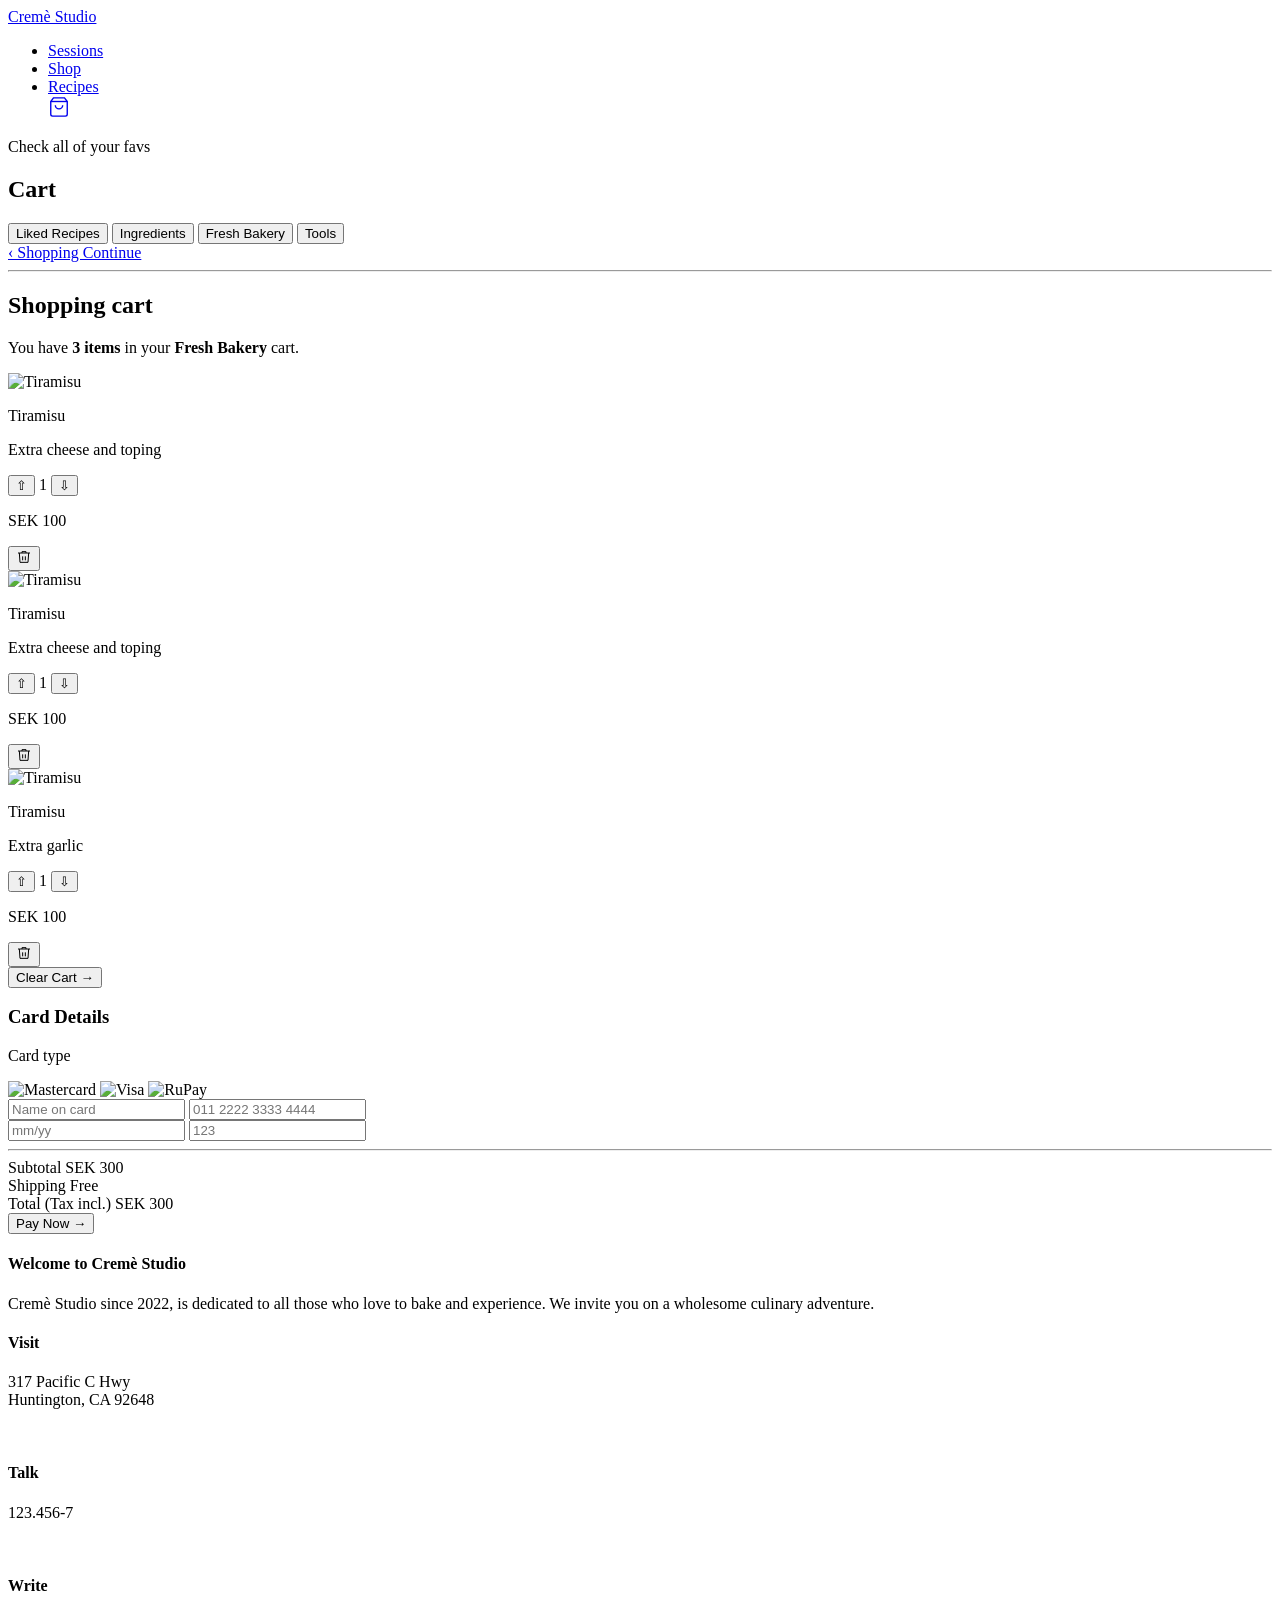
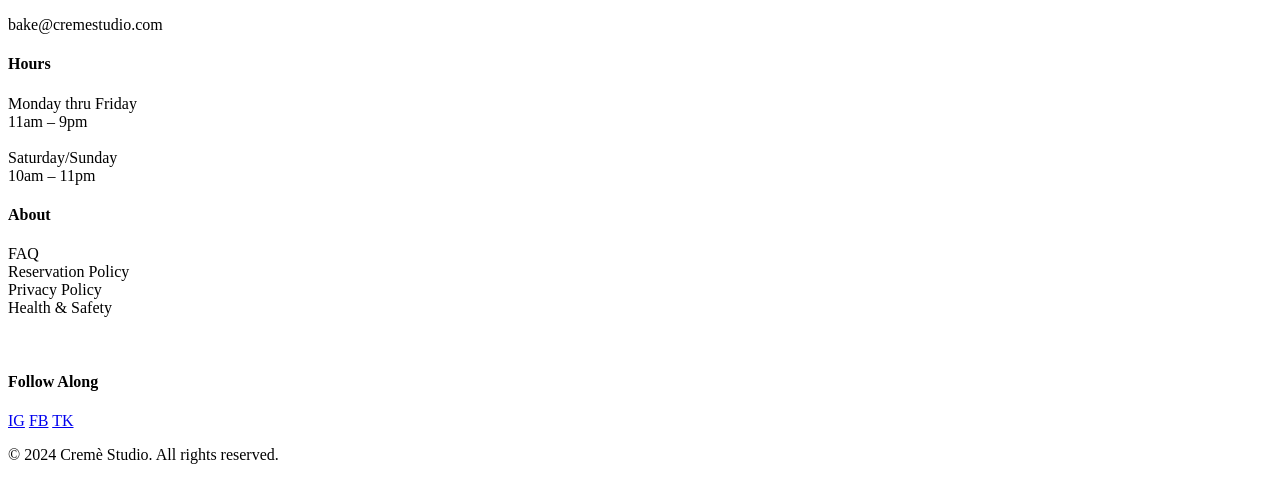
==== cart.html @ ed38e10c "Add files via upload" ====
<!DOCTYPE html>
<html lang="en">
<head>
  <meta charset="UTF-8" />
  <meta name="viewport" content="width=device-width, initial-scale=1.0" />
  <title>Cart — Cremè Studio</title>
  <link rel="preconnect" href="https://fonts.googleapis.com" />
  <link rel="preconnect" href="https://fonts.gstatic.com" crossorigin />
  <link href="https://fonts.googleapis.com/css2?family=Gloria+Hallelujah&family=Playfair+Display:ital,wght@0,400;1,400&family=Quicksand:wght@300;400;500;600&display=swap" rel="stylesheet" />
  <link rel="stylesheet" href="styles/main.css" />
  <link rel="stylesheet" href="styles/cart.css" />
</head>
<body>

   <!-- NAVBAR -->
    <nav class="navbar">
        <div class="navbar__logo">
            <a href="index.html">Cremè Studio</a>
        </div>

        <ul class="navbar__links">
            <li><a href="sessions.html">Sessions</a></li>
            <li><a href="shop.html">Shop</a></li>
            <li><a href="recipes.html">Recipes</a></li>

        <!-- Cart icon : Claude.ai -->
          <a href="cart.html" class="navbar__cart" aria-label="Cart">
            <svg width="22" height="22" viewBox="0 0 24 24" fill="none" stroke="currentColor" stroke-width="1.5">
              <path d="M6 2L3 6v14a2 2 0 002 2h14a2 2 0 002-2V6l-3-4z"/>
              <line x1="3" y1="6" x2="21" y2="6"/>
              <path d="M16 10a4 4 0 01-8 0"/>
            </svg>
          </a>
        </ul>
 
    </nav>

  <!-- CART HERO -->
  <section class="cart-hero">
    <p class="cart-hero__label">Check all of your favs</p>
    <h1 class="cart-hero__title">Cart</h1>
  </section>

  <!-- CART TABS -->
  <div class="cart-tabs">
    <button class="cart-tab" data-tab="liked">Liked Recipes</button>
    <button class="cart-tab" data-tab="ingredients">Ingredients</button>
    <button class="cart-tab cart-tab--active" data-tab="bakery">Fresh Bakery</button>
    <button class="cart-tab" data-tab="tools">Tools</button>
  </div>

  <!-- CART CONTENT -->
  <main class="cart-main">
    <div class="cart-main__inner">

      <!-- LEFT: Shopping cart -->
      <div class="cart-left">
        <a href="#" class="cart-back">&#8249; Shopping Continue</a>
        <hr class="cart-divider" />

        <h2 class="cart-title">Shopping cart</h2>
        <p class="cart-subtitle">You have <strong>3 items</strong> in your <strong>Fresh Bakery</strong> cart.</p>

        <!-- Cart items -->
        <div class="cart-items" id="cartItems">

          <div class="cart-item" data-id="1">
            <div class="cart-item__img">
              <img src="images/tiramisu.jpg" alt="Tiramisu" />
            </div>
            <div class="cart-item__info">
              <p class="cart-item__name">Tiramisu</p>
              <p class="cart-item__desc">Extra cheese and toping</p>
            </div>
            <div class="cart-item__qty">
              <button class="qty-btn qty-btn--up" onclick="changeQty(1, 1)">&#8679;</button>
              <span class="qty-value" id="qty-1">1</span>
              <button class="qty-btn qty-btn--down" onclick="changeQty(1, -1)">&#8681;</button>
            </div>
            <p class="cart-item__price">SEK 100</p>
            <button class="cart-item__delete" onclick="deleteItem(1)">
              <svg width="16" height="16" viewBox="0 0 24 24" fill="none" stroke="currentColor" stroke-width="1.5">
                <polyline points="3 6 5 6 21 6"/>
                <path d="M19 6l-1 14H6L5 6"/>
                <path d="M10 11v6M14 11v6"/>
                <path d="M9 6V4h6v2"/>
              </svg>
            </button>
          </div>

          <div class="cart-item" data-id="2">
            <div class="cart-item__img">
              <img src="images/tiramisu.jpg" alt="Tiramisu" />
            </div>
            <div class="cart-item__info">
              <p class="cart-item__name">Tiramisu</p>
              <p class="cart-item__desc">Extra cheese and toping</p>
            </div>
            <div class="cart-item__qty">
              <button class="qty-btn qty-btn--up" onclick="changeQty(2, 1)">&#8679;</button>
              <span class="qty-value" id="qty-2">1</span>
              <button class="qty-btn qty-btn--down" onclick="changeQty(2, -1)">&#8681;</button>
            </div>
            <p class="cart-item__price">SEK 100</p>
            <button class="cart-item__delete" onclick="deleteItem(2)">
              <svg width="16" height="16" viewBox="0 0 24 24" fill="none" stroke="currentColor" stroke-width="1.5">
                <polyline points="3 6 5 6 21 6"/>
                <path d="M19 6l-1 14H6L5 6"/>
                <path d="M10 11v6M14 11v6"/>
                <path d="M9 6V4h6v2"/>
              </svg>
            </button>
          </div>

          <div class="cart-item" data-id="3">
            <div class="cart-item__img">
              <img src="images/tiramisu.jpg" alt="Tiramisu" />
            </div>
            <div class="cart-item__info">
              <p class="cart-item__name">Tiramisu</p>
              <p class="cart-item__desc">Extra garlic</p>
            </div>
            <div class="cart-item__qty">
              <button class="qty-btn qty-btn--up" onclick="changeQty(3, 1)">&#8679;</button>
              <span class="qty-value" id="qty-3">1</span>
              <button class="qty-btn qty-btn--down" onclick="changeQty(3, -1)">&#8681;</button>
            </div>
            <p class="cart-item__price">SEK 100</p>
            <button class="cart-item__delete" onclick="deleteItem(3)">
              <svg width="16" height="16" viewBox="0 0 24 24" fill="none" stroke="currentColor" stroke-width="1.5">
                <polyline points="3 6 5 6 21 6"/>
                <path d="M19 6l-1 14H6L5 6"/>
                <path d="M10 11v6M14 11v6"/>
                <path d="M9 6V4h6v2"/>
              </svg>
            </button>
          </div>

        </div>

        <button class="cart-clear-btn">Clear Cart &#8594;</button>
      </div>

      <!-- RIGHT: Card Details -->
      <div class="cart-right">
        <div class="card-details">
          <h3 class="card-details__title">Card Details</h3>

          <p class="card-details__label">Card type</p>
          <div class="card-details__types">
            <img src="images/mastercard.png" alt="Mastercard" />
            <img src="images/visa.png" alt="Visa" />
            <img src="images/rupay.png" alt="RuPay" />
          </div>

          <div class="card-details__form">
            <input type="text" placeholder="Name on card" class="card-input" />
            <input type="text" placeholder="011 2222 3333 4444" class="card-input" />
            <div class="card-details__row">
              <input type="text" placeholder="mm/yy" class="card-input" />
              <input type="text" placeholder="123" class="card-input" />
            </div>
          </div>

          <hr class="card-details__divider" />

          <div class="card-details__summary">
            <div class="card-details__row-text">
              <span>Subtotal</span>
              <span id="subtotal">SEK 300</span>
            </div>
            <div class="card-details__row-text">
              <span>Shipping</span>
              <span>Free</span>
            </div>
            <div class="card-details__row-text card-details__total">
              <span>Total (Tax incl.)</span>
              <span id="total">SEK 300</span>
            </div>
          </div>

          <button class="card-details__pay-btn">Pay Now &#8594;</button>
        </div>
      </div>

    </div>
  </main>

  <!-- FOOTER -->
  <footer class="footer">
    <div class="footer__grid">
      <div class="footer__col">
        <h4 class="footer__heading">Welcome to Cremè Studio</h4>
        <p class="footer__text">Cremè Studio since 2022, is dedicated to all those who love to bake and experience. We invite you on a wholesome culinary adventure.</p>
      </div>
      <div class="footer__col">
        <h4 class="footer__heading">Visit</h4>
        <p class="footer__text">317 Pacific C Hwy<br/>Huntington, CA 92648</p>
        <br/>
        <h4 class="footer__heading">Talk</h4>
        <p class="footer__text">123.456-7</p>
        <br/>
        <h4 class="footer__heading">Write</h4>
        <p class="footer__text">bake@cremestudio.com</p>
      </div>
      <div class="footer__col">
        <h4 class="footer__heading">Hours</h4>
        <p class="footer__text">Monday thru Friday<br/>11am – 9pm<br/><br/>Saturday/Sunday<br/>10am – 11pm</p>
      </div>
      <div class="footer__col">
        <h4 class="footer__heading">About</h4>
        <p class="footer__text">FAQ<br/>Reservation Policy<br/>Privacy Policy<br/>Health & Safety</p>
        <br/>
        <h4 class="footer__heading">Follow Along</h4>
        <div class="footer__social">
          <a href="#">IG</a>
          <a href="#">FB</a>
          <a href="#">TK</a>
        </div>
      </div>
    </div>
    <div class="footer__bottom">
      <p>© 2024 Cremè Studio. All rights reserved.</p>
    </div>
  </footer>

  <script src="js/cart.js"></script>
</body>
</html>
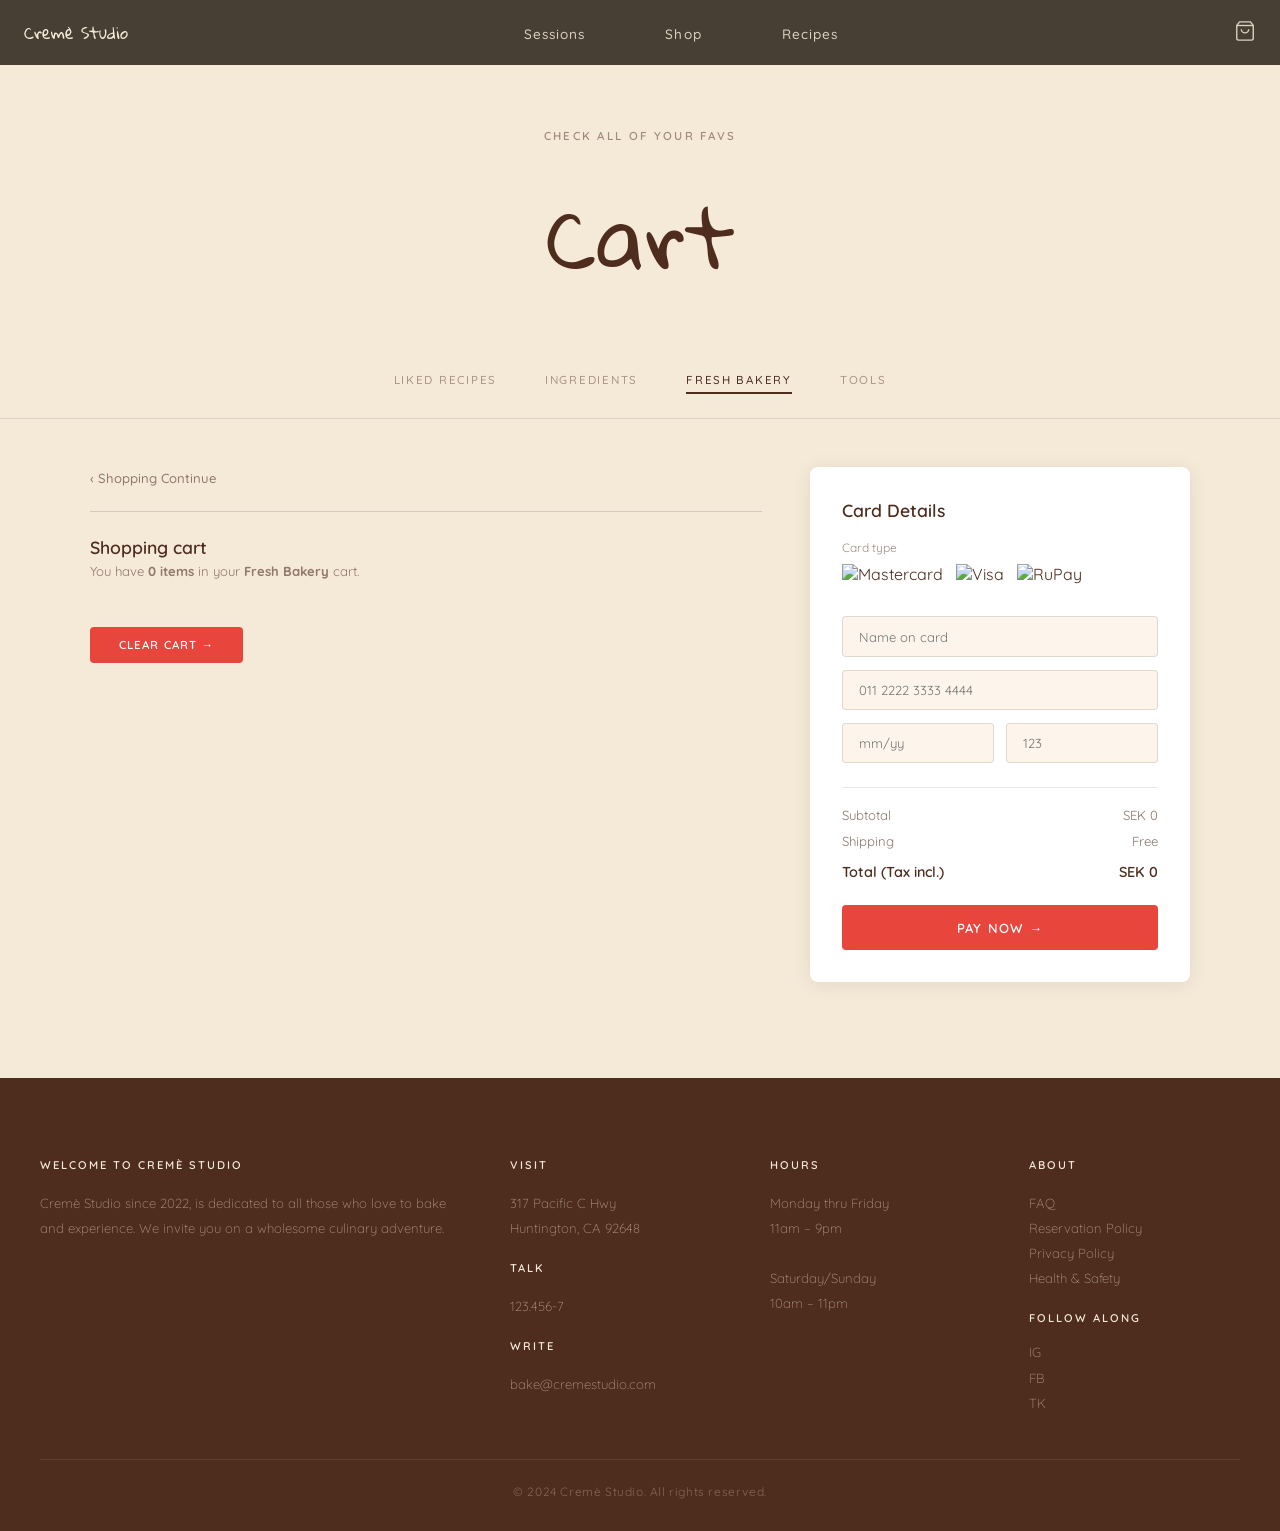
==== commit ff146966: "Refactor cart.html for improved structure and clarity" ====
--- a/cart.html
+++ b/cart.html
@@ -1,39 +1,46 @@
 <!DOCTYPE html>
 <html lang="en">
+
 <head>
   <meta charset="UTF-8" />
   <meta name="viewport" content="width=device-width, initial-scale=1.0" />
+
   <title>Cart — Cremè Studio</title>
+
   <link rel="preconnect" href="https://fonts.googleapis.com" />
   <link rel="preconnect" href="https://fonts.gstatic.com" crossorigin />
+
   <link href="https://fonts.googleapis.com/css2?family=Gloria+Hallelujah&family=Playfair+Display:ital,wght@0,400;1,400&family=Quicksand:wght@300;400;500;600&display=swap" rel="stylesheet" />
+
   <link rel="stylesheet" href="styles/main.css" />
   <link rel="stylesheet" href="styles/cart.css" />
 </head>
+
 <body>
 
-   <!-- NAVBAR -->
-    <nav class="navbar">
-        <div class="navbar__logo">
-            <a href="index.html">Cremè Studio</a>
-        </div>
-
-        <ul class="navbar__links">
-            <li><a href="sessions.html">Sessions</a></li>
-            <li><a href="shop.html">Shop</a></li>
-            <li><a href="recipes.html">Recipes</a></li>
-
-        <!-- Cart icon : Claude.ai -->
-          <a href="cart.html" class="navbar__cart" aria-label="Cart">
-            <svg width="22" height="22" viewBox="0 0 24 24" fill="none" stroke="currentColor" stroke-width="1.5">
-              <path d="M6 2L3 6v14a2 2 0 002 2h14a2 2 0 002-2V6l-3-4z"/>
-              <line x1="3" y1="6" x2="21" y2="6"/>
-              <path d="M16 10a4 4 0 01-8 0"/>
-            </svg>
-          </a>
-        </ul>
- 
-    </nav>
+  <!-- NAVBAR -->
+  <nav class="navbar">
+
+    <div class="navbar__logo">
+      <a href="index.html">Cremè Studio</a>
+    </div>
+
+    <ul class="navbar__links">
+      <li><a href="sessions.html">Sessions</a></li>
+      <li><a href="shop.html">Shop</a></li>
+      <li><a href="recipes.html">Recipes</a></li>
+    </ul>
+
+    <a href="cart.html" class="navbar__cart" aria-label="Cart">
+      <!-- Cart icon : Claude.ai -->
+      <svg width="22" height="22" viewBox="0 0 24 24" fill="none" stroke="currentColor" stroke-width="1.5">
+        <path d="M6 2L3 6v14a2 2 0 002 2h14a2 2 0 002-2V6l-3-4z"></path>
+        <line x1="3" y1="6" x2="21" y2="6"></line>
+        <path d="M16 10a4 4 0 01-8 0"></path>
+      </svg>
+    </a>
+
+  </nav>
 
   <!-- CART HERO -->
   <section class="cart-hero">
@@ -51,102 +58,40 @@
 
   <!-- CART CONTENT -->
   <main class="cart-main">
+
     <div class="cart-main__inner">
 
       <!-- LEFT: Shopping cart -->
       <div class="cart-left">
-        <a href="#" class="cart-back">&#8249; Shopping Continue</a>
+
+        <a href="shop.html" class="cart-back">&#8249; Shopping Continue</a>
+
         <hr class="cart-divider" />
 
         <h2 class="cart-title">Shopping cart</h2>
-        <p class="cart-subtitle">You have <strong>3 items</strong> in your <strong>Fresh Bakery</strong> cart.</p>
-
-        <!-- Cart items -->
-        <div class="cart-items" id="cartItems">
-
-          <div class="cart-item" data-id="1">
-            <div class="cart-item__img">
-              <img src="images/tiramisu.jpg" alt="Tiramisu" />
-            </div>
-            <div class="cart-item__info">
-              <p class="cart-item__name">Tiramisu</p>
-              <p class="cart-item__desc">Extra cheese and toping</p>
-            </div>
-            <div class="cart-item__qty">
-              <button class="qty-btn qty-btn--up" onclick="changeQty(1, 1)">&#8679;</button>
-              <span class="qty-value" id="qty-1">1</span>
-              <button class="qty-btn qty-btn--down" onclick="changeQty(1, -1)">&#8681;</button>
-            </div>
-            <p class="cart-item__price">SEK 100</p>
-            <button class="cart-item__delete" onclick="deleteItem(1)">
-              <svg width="16" height="16" viewBox="0 0 24 24" fill="none" stroke="currentColor" stroke-width="1.5">
-                <polyline points="3 6 5 6 21 6"/>
-                <path d="M19 6l-1 14H6L5 6"/>
-                <path d="M10 11v6M14 11v6"/>
-                <path d="M9 6V4h6v2"/>
-              </svg>
-            </button>
-          </div>
-
-          <div class="cart-item" data-id="2">
-            <div class="cart-item__img">
-              <img src="images/tiramisu.jpg" alt="Tiramisu" />
-            </div>
-            <div class="cart-item__info">
-              <p class="cart-item__name">Tiramisu</p>
-              <p class="cart-item__desc">Extra cheese and toping</p>
-            </div>
-            <div class="cart-item__qty">
-              <button class="qty-btn qty-btn--up" onclick="changeQty(2, 1)">&#8679;</button>
-              <span class="qty-value" id="qty-2">1</span>
-              <button class="qty-btn qty-btn--down" onclick="changeQty(2, -1)">&#8681;</button>
-            </div>
-            <p class="cart-item__price">SEK 100</p>
-            <button class="cart-item__delete" onclick="deleteItem(2)">
-              <svg width="16" height="16" viewBox="0 0 24 24" fill="none" stroke="currentColor" stroke-width="1.5">
-                <polyline points="3 6 5 6 21 6"/>
-                <path d="M19 6l-1 14H6L5 6"/>
-                <path d="M10 11v6M14 11v6"/>
-                <path d="M9 6V4h6v2"/>
-              </svg>
-            </button>
-          </div>
-
-          <div class="cart-item" data-id="3">
-            <div class="cart-item__img">
-              <img src="images/tiramisu.jpg" alt="Tiramisu" />
-            </div>
-            <div class="cart-item__info">
-              <p class="cart-item__name">Tiramisu</p>
-              <p class="cart-item__desc">Extra garlic</p>
-            </div>
-            <div class="cart-item__qty">
-              <button class="qty-btn qty-btn--up" onclick="changeQty(3, 1)">&#8679;</button>
-              <span class="qty-value" id="qty-3">1</span>
-              <button class="qty-btn qty-btn--down" onclick="changeQty(3, -1)">&#8681;</button>
-            </div>
-            <p class="cart-item__price">SEK 100</p>
-            <button class="cart-item__delete" onclick="deleteItem(3)">
-              <svg width="16" height="16" viewBox="0 0 24 24" fill="none" stroke="currentColor" stroke-width="1.5">
-                <polyline points="3 6 5 6 21 6"/>
-                <path d="M19 6l-1 14H6L5 6"/>
-                <path d="M10 11v6M14 11v6"/>
-                <path d="M9 6V4h6v2"/>
-              </svg>
-            </button>
-          </div>
-
-        </div>
-
-        <button class="cart-clear-btn">Clear Cart &#8594;</button>
+
+        <p class="cart-subtitle">
+          You have <strong id="cartCount">0 items</strong> in your <strong>Fresh Bakery</strong> cart.
+        </p>
+
+        <!-- JS will add cart items here -->
+        <div class="cart-items" id="cartItems"></div>
+
+        <button class="cart-clear-btn">
+          Clear Cart &#8594;
+        </button>
+
       </div>
 
       <!-- RIGHT: Card Details -->
       <div class="cart-right">
+
         <div class="card-details">
+
           <h3 class="card-details__title">Card Details</h3>
 
           <p class="card-details__label">Card type</p>
+
           <div class="card-details__types">
             <img src="images/mastercard.png" alt="Mastercard" />
             <img src="images/visa.png" alt="Visa" />
@@ -154,76 +99,125 @@
           </div>
 
           <div class="card-details__form">
+
             <input type="text" placeholder="Name on card" class="card-input" />
+
             <input type="text" placeholder="011 2222 3333 4444" class="card-input" />
+
             <div class="card-details__row">
               <input type="text" placeholder="mm/yy" class="card-input" />
               <input type="text" placeholder="123" class="card-input" />
             </div>
+
           </div>
 
           <hr class="card-details__divider" />
 
           <div class="card-details__summary">
+
             <div class="card-details__row-text">
               <span>Subtotal</span>
-              <span id="subtotal">SEK 300</span>
-            </div>
+              <span id="subtotal">SEK 0</span>
+            </div>
+
             <div class="card-details__row-text">
               <span>Shipping</span>
               <span>Free</span>
             </div>
+
             <div class="card-details__row-text card-details__total">
               <span>Total (Tax incl.)</span>
-              <span id="total">SEK 300</span>
-            </div>
+              <span id="total">SEK 0</span>
+            </div>
+
           </div>
 
-          <button class="card-details__pay-btn">Pay Now &#8594;</button>
+          <button class="card-details__pay-btn">
+            Pay Now &#8594;
+          </button>
+
         </div>
-      </div>
-
-    </div>
+
+      </div>
+
+    </div>
+
   </main>
 
   <!-- FOOTER -->
   <footer class="footer">
+
     <div class="footer__grid">
+
       <div class="footer__col">
         <h4 class="footer__heading">Welcome to Cremè Studio</h4>
-        <p class="footer__text">Cremè Studio since 2022, is dedicated to all those who love to bake and experience. We invite you on a wholesome culinary adventure.</p>
-      </div>
+
+        <p class="footer__text">
+          Cremè Studio since 2022, is dedicated to all those who love to bake and experience.
+          We invite you on a wholesome culinary adventure.
+        </p>
+      </div>
+
       <div class="footer__col">
         <h4 class="footer__heading">Visit</h4>
-        <p class="footer__text">317 Pacific C Hwy<br/>Huntington, CA 92648</p>
-        <br/>
+
+        <p class="footer__text">
+          317 Pacific C Hwy<br />
+          Huntington, CA 92648
+        </p>
+
+        <br />
+
         <h4 class="footer__heading">Talk</h4>
         <p class="footer__text">123.456-7</p>
-        <br/>
+
+        <br />
+
         <h4 class="footer__heading">Write</h4>
         <p class="footer__text">bake@cremestudio.com</p>
       </div>
+
       <div class="footer__col">
         <h4 class="footer__heading">Hours</h4>
-        <p class="footer__text">Monday thru Friday<br/>11am – 9pm<br/><br/>Saturday/Sunday<br/>10am – 11pm</p>
-      </div>
+
+        <p class="footer__text">
+          Monday thru Friday<br />
+          11am – 9pm<br /><br />
+          Saturday/Sunday<br />
+          10am – 11pm
+        </p>
+      </div>
+
       <div class="footer__col">
         <h4 class="footer__heading">About</h4>
-        <p class="footer__text">FAQ<br/>Reservation Policy<br/>Privacy Policy<br/>Health & Safety</p>
-        <br/>
+
+        <p class="footer__text">
+          FAQ<br />
+          Reservation Policy<br />
+          Privacy Policy<br />
+          Health & Safety
+        </p>
+
+        <br />
+
         <h4 class="footer__heading">Follow Along</h4>
+
         <div class="footer__social">
           <a href="#">IG</a>
           <a href="#">FB</a>
           <a href="#">TK</a>
         </div>
       </div>
-    </div>
+
+    </div>
+
     <div class="footer__bottom">
       <p>© 2024 Cremè Studio. All rights reserved.</p>
     </div>
+
   </footer>
 
   <script src="js/cart.js"></script>
+
 </body>
-</html>+</html>
--- a/styles/main.css
+++ b/styles/main.css
@@ -0,0 +1,670 @@
+@import url('https://fonts.googleapis.com/css2?family=Gloria+Hallelujah&family=Quicksand:wght@300;400;500;600&display=swap');
+
+/* ===== RESET ===== */
+*, *::before, *::after {
+  box-sizing: border-box;
+  margin: 0;
+  padding: 0;
+}
+
+/* ===== VARIABLES ===== */
+:root {
+  --color-dark:   #4F2D1E;
+  --color-cream:  #f5ead8;
+  --color-beige:  #F9E5C7;
+  --color-white:  #fdfaf5;
+  --color-red: #E94F3C; 
+  --font-heading: 'Gloria Hallelujah', cursive;
+  --font-body:    'Quicksand', sans-serif;
+  --transition:   0.3s ease;
+  --font-serif: 'Playfair Display', serif;
+
+}
+
+/* ===== BASE ===== */
+body {
+  font-family: var(--font-body);
+  background: var(--color-white);
+  color: var(--color-dark);
+}
+
+a {
+  text-decoration: none;
+  color: inherit;
+}
+
+/* ===== NAVBAR ===== */
+.navbar {
+  position: fixed;
+  top: 0; left: 0; right: 0;
+  z-index: 100;
+  display: flex;
+  align-items: center;
+  justify-content: space-between;
+  padding: 1rem 1.5rem;
+  background-color: rgba(26, 16, 8, 0.88);
+  opacity: 90%;
+  backdrop-filter: blur(8px);
+  transition: padding var(--transition), background-color var(--transition);
+}
+
+.navbar__logo a {
+  font-family: var(--font-heading);
+  font-size: 10 rem;
+  font-weight: 400;
+  color: var(--color-cream);
+  
+}
+
+.navbar__links {
+  display: flex;
+  gap: 5rem;
+  list-style: none;
+}
+
+.navbar__links a {
+  font-family: var(--font-body);
+  font-size: 0.85rem;
+  font-weight: 500;
+  letter-spacing: 0.08em;
+  color: var(--color-cream);
+  opacity: 0.85;
+  margin-left: 8 rem; /* chỉnh số này tùy ý */
+  align-items: right;
+  transition: opacity var(--transition);
+}
+
+.navbar__links a:hover {
+  opacity: 10;
+}
+
+.navbar__cart {
+  background: none;
+  border: none;
+  cursor: pointer;
+  color: var(--color-cream);
+  opacity: 0.85;
+  transition: opacity var(--transition);
+}
+
+.navbar__cart:hover {
+  opacity: 10;
+}
+
+/* ===== HERO ===== */
+.hero {
+  position: relative;
+  width: 100%;
+  height: 100vh;
+  display: flex;
+  align-items: center;
+  overflow: hidden;
+}
+
+.hero__bg {
+  position: absolute;
+  inset: 0;
+  background-image: url('../images/Hero_Home_1.jpg'); /* ← tên ảnh của bạn */
+  background-size: cover;
+  background-position: center right;
+  filter: brightness(0.75);
+}
+
+.hero__title--regular {
+  font-family: var(--font-serif); /* đổi từ --font-heading sang --font-serif */
+  font-size: clamp(2.5rem, 6vw, 5.5rem);
+  font-weight: 400;
+  font-kerning: auto;
+  color: var(--color-white);
+  line-height: 1.2;
+}
+
+.hero__title--italic {
+  font-family: var(--font-serif); /* đổi từ --font-heading sang --font-serif */
+  font-size: clamp(2.5rem, 6vw, 5.5rem);
+  font-weight: 400;
+  font-style: italic;
+  color: var(--color-white);
+  line-height: 1.2;
+}
+
+.hero::after {
+  content: '';
+  position: absolute;
+  inset: 0;
+  background: linear-gradient(
+    to right,
+    rgba(20, 10, 5, 0.65) 0%,
+    rgba(20, 10, 5, 0.1) 70%
+  );
+}
+
+.hero__content {
+  position: relative;
+  z-index: 1;
+  padding: 0 5vw;
+}
+
+.hero__title {
+  display: flex;
+  flex-direction: column;
+  gap: 0.2rem;
+  margin-bottom: 2.5rem;
+}
+
+.hero__title--regular {
+  font-family: var(--font-serif);
+  font-size: clamp(2.5rem, 6vw, 5.5rem);
+  font-weight: 400;
+  font-kerning: 1000;
+  color: var(--color-white);
+  line-height: 1.2;
+}
+
+.hero__title--italic {
+  font-family: var(--font-serif);
+  font-size: clamp(2.5rem, 6vw, 5.5rem);
+  font-weight: 400;
+  font-style: italic;
+  color: var(--color-white);
+  line-height: 1.2;
+}
+
+.hero__buttons {
+  display: flex;
+  flex-direction: column;
+  gap: 0.75rem;
+  align-items: flex-start;
+}
+
+.hero__btn {
+  display: inline-block;
+  padding: 0.65rem 1.8rem;
+  font-family: var(--font-body);
+  font-size: 0.72rem;
+  font-weight: 600;
+  letter-spacing: 0.15em;
+  text-transform: uppercase;
+  color: var(--color-dark);
+  background-color: var(--color-beige);
+  border: 1px solid var(--color-beige);
+  min-width: 200px;
+  width: 280px;
+  text-align: center;
+  transition: background-color var(--transition), color var(--transition);
+}
+
+.hero__btn:hover {
+  background-color: transparent;
+  color: var(--color-beige);
+}
+
+/* ===== ABOUT ===== */
+.about {
+  display: grid;
+  grid-template-columns: 1fr 1fr;
+  min-height: 60vh;
+}
+
+.about__image {
+  overflow: hidden;
+  position: relative; /* thêm dòng này */
+}
+
+.about__overlay {
+  position: absolute;
+  inset: 0;
+  background-color: rgba(245, 234, 216, 0.4);
+  display: flex;
+  align-items: center;
+  justify-content: center;
+  opacity: 0;
+  transition: opacity var(--transition);
+}
+
+.about__overlay p {
+  font-family: var(--font-serif);
+  font-size: 1.5rem;
+  font-weight: 400;
+  color: var(--color-dark);
+  text-align: center;
+  padding: 1rem;
+}
+
+.about__image:hover .about__overlay {
+  opacity: 2;
+}
+
+.about__image img {
+  width: 100%;
+  height: 100%;
+  object-fit: cover;
+}
+
+.about__content {
+  display: flex;
+  flex-direction: column;
+  justify-content: center;
+  align-items: center;
+  padding: 5rem 4rem;
+  background-color: var(--color-white);
+}
+
+.about__label {
+  font-family: var(--font-body);
+  font-size: 1rem;
+  font-weight: 600;
+  letter-spacing: 0.2em;
+  text-transform: uppercase;
+  color: var(--color-dark);
+  opacity: 0.5;
+  margin-bottom: 1rem;
+}
+
+.about__title {
+  font-family: var(--font-heading);
+  font-size: 2.5rem;
+  font-weight: 400;
+  color: var(--color-dark);
+  margin-bottom: 1.5rem;
+}
+
+.about__text {
+  font-family: var(--font-body);
+  font-size: 0.9rem;
+  font-weight: 400;
+  color: var(--color-dark);
+  opacity: 0.75;
+  line-height: 1.9;
+  text-align: center;
+}
+
+/* ===== FEEDBACK ===== */
+.feedback {
+  background-color: var(--color-cream);
+  padding: 6rem 2rem;
+  text-align: center;
+  overflow: hidden;
+}
+
+.feedback__quote {
+  font-family: var(--font-body);
+  font-size: clamp(1rem, 2vw, 1.3rem);
+  font-style: regular;
+  font-weight: 400;
+  color: var(--color-dark);
+  line-height: 1.9;
+  margin-bottom: 2rem;
+}
+
+.feedback__author {
+  font-family: var(--font-heading);
+  font-size: 0.8rem;
+  font-weight: 600;
+  letter-spacing: 0.12em;
+  text-transform: uppercase;
+  color: var(--color-dark);
+  opacity: 0.6;
+}
+
+/* ===== BAKE STUDIO ===== */
+.bake-studio {
+  position: relative;
+  width: 100%;
+  height: 80vh;
+  display: flex;
+  align-items: flex-end;
+  justify-content: flex-end;
+  overflow: hidden;
+}
+
+.bake-studio__bg {
+  position: absolute;
+  inset: 0;
+  background-image: url('../images/BakeStudio_Home.jpg');
+  background-size: cover;
+  background-position: center;
+  filter: brightness(0.6);
+}
+
+.bake-studio::after {
+  content: '';
+  position: absolute;
+  inset: 0;
+  background: linear-gradient(
+    to left,
+    rgba(10, 5, 2, 0.6) 0%,
+    rgba(10, 5, 2, 0.1) 70%
+  );
+}
+
+.bake-studio__content {
+  position: relative;
+  z-index: 1;
+  text-align: right;
+  padding: 3rem 4rem;
+}
+
+.bake-studio__title {
+  font-family: var(--font-heading);
+  font-size: clamp(2.5rem, 6vw, 5rem);
+  font-weight: 400;
+  color: var(--color-white);
+  letter-spacing: 0.05em;
+  margin-bottom: 1rem;
+}
+
+.bake-studio__sub {
+  font-family: var(--font-body);
+  font-size: 0.8rem;
+  font-weight: 400;
+  letter-spacing: 0.1em;
+  text-transform: uppercase;
+  color: var(--color-cream);
+  opacity: 0.75;
+  max-width: 350px;
+  margin-left: auto;
+  margin-bottom: 1.5rem;
+  line-height: 1.8;
+}
+
+.bake-studio__btn {
+  align-items: left;
+  display: inline-block;
+  padding: 0.65rem 2rem;
+  font-family: var(--font-body);
+  font-size: 0.72rem;
+  font-weight: 600;
+  letter-spacing: 0.15em;
+  text-transform: uppercase;
+  color: var(--color-dark);
+  background-color: var(--color-beige);
+  border: 1px solid var(--color-beige);
+  transition: background-color var(--transition), color var(--transition);
+}
+
+.bake-studio__btn:hover {
+  background-color: transparent;
+  color: var(--color-beige);
+}
+
+
+
+/* ===== FOOTER ===== */
+.footer {
+  background-color: var(--color-dark);
+  padding: 5rem 2.5rem 2rem;
+}
+
+.footer__grid {
+  max-width: 1200px;
+  margin: 0 auto;
+  display: grid;
+  grid-template-columns: 2fr 1fr 1fr 1fr;
+  gap: 3rem;
+  padding-bottom: 3rem;
+  border-bottom: 1px solid rgba(245, 234, 216, 0.1);
+}
+
+.footer__heading {
+  font-family: var(--font-body);
+  font-size: 0.7rem;
+  font-weight: 600;
+  letter-spacing: 0.18em;
+  text-transform: uppercase;
+  color: var(--color-cream);
+  margin-bottom: 1.2rem;
+}
+
+.footer__text {
+  font-family: var(--font-body);
+  font-size: 0.82rem;
+  font-weight: 300;
+  color: rgba(245, 234, 216, 0.55);
+  line-height: 1.9;
+}
+
+.footer__social {
+  display: flex;
+  flex-direction: column;
+  gap: 0.6rem;
+}
+
+.footer__social a {
+  font-family: var(--font-body);
+  font-size: 0.82rem;
+  font-weight: 300;
+  color: rgba(245, 234, 216, 0.55);
+  transition: color var(--transition);
+}
+
+.footer__social a:hover {
+  color: var(--color-cream);
+}
+
+.footer__bottom {
+  max-width: 1200px;
+  margin: 0 auto;
+  padding-top: 1.5rem;
+  text-align: center;
+}
+
+.footer__bottom p {
+  font-family: var(--font-body);
+  font-size: 0.75rem;
+  color: rgba(245, 234, 216, 0.3);
+  letter-spacing: 0.05em;
+}
+
+/* ===== SESSIONS & CAFE ===== */
+.sessions-cafe {
+  background-color: var(--color-dark);
+  padding: 0;
+}
+
+.sessions-cafe__grid {
+  display: grid;
+  grid-template-columns: 1fr 0.6fr 1fr;
+  height: 70vh;
+}
+
+.sessions-cafe__img {
+  position: relative;
+  overflow: hidden;
+}
+
+.sessions-cafe__img img {
+  width: 100%;
+  height: 100%;
+  object-fit: cover;
+  transition: transform 0.5s ease;
+}
+
+.sessions-cafe__img:hover img {
+  transform: scale(1.04);
+}
+
+.sessions-cafe__img-label {
+  position: absolute;
+  bottom: 1.5rem;
+  left: 0;
+  right: 0;
+  text-align: center; /* căn giữa */
+  color: var(--color-cream);
+}
+
+.sessions-cafe__img--right .sessions-cafe__img-label {
+  left: 0;
+  right: 0;
+  text-align: center; /* căn giữa */
+}
+
+.sessions-cafe__img-label p {
+  font-family: var(--font-heading);
+  font-size: 1.1rem; /* to hơn */
+  font-weight: 600;
+  letter-spacing: 0.05em;
+  margin-bottom: 0.6rem;
+}
+
+.sessions-cafe__img-label a {
+  font-family: var(--font-body);
+  font-size: 0.75rem; /* to hơn chút */
+  font-weight: 600;
+  letter-spacing: 0.15em;
+  text-transform: uppercase;
+  color: var(--color-cream);
+  border-bottom: 1px solid var(--color-cream);
+  padding-bottom: 2px;
+  transition: opacity var(--transition);
+}
+
+/* Card giữa */
+.sessions-cafe__card {
+  background-color: #3d2010;
+  display: flex;
+  flex-direction: column;
+  justify-content: center;
+  align-items: center;
+  text-align: center;
+  padding: 2.5rem 2rem;
+  gap: 1rem;
+}
+
+.sessions-cafe__card-label {
+  font-family: var(--font-body);
+  font-size: 0.68rem;
+  font-weight: 600;
+  letter-spacing: 0.2em;
+  text-transform: uppercase;
+  color: var(--color-cream);
+  opacity: 0.6;
+  margin-bottom: 1rem;
+}
+
+.sessions-cafe__hours p {
+  font-family: var(--font-body);
+  font-size: 0.8rem;
+  color: var(--color-cream);
+  opacity: 0.7;
+  line-height: 1.6;
+}
+
+.sessions-cafe__time {
+  font-family: var(--font-serif);
+  font-size: 1.1rem !important;
+  opacity: 1 !important;
+  color: var(--color-cream) !important;
+  font-style: regular;
+}
+
+/* ===== GALLERY ===== */
+.gallery {
+  background-color: var(--color-dark);
+  padding: 1rem;
+}
+
+.gallery__grid {
+  display: grid;
+  grid-template-columns: repeat(3, 1fr);
+  grid-template-rows: repeat(2, 280px);
+  gap: 0.5rem;
+}
+
+.gallery__item {
+  overflow: hidden;
+}
+
+.gallery__item img {
+  width: 100%;
+  height: 100%;
+  object-fit: cover;
+  transition: transform 0.5s ease;
+}
+
+.gallery__item:hover img {
+  transform: scale(1.05);
+}
+
+.gallery__item--tall {
+  grid-row: span 2;
+}
+
+.gallery__item--wide {
+  grid-column: span 2;
+}
+
+/* Gallery overlay */
+.gallery__item {
+  overflow: hidden;
+  position: relative;
+}
+
+.gallery__overlay {
+  position: absolute;
+  bottom: 0;
+  left: 0;
+  right: 0;
+  height: 50%;
+  background: rgba(26, 16, 8, 0.82);
+  display: flex;
+  flex-direction: column;
+  justify-content: center;
+  padding: 1.5rem;
+  gap: 0.5rem;
+
+  /* Animation trồi từ dưới lên */
+  transform: translateY(100%);
+  transition: transform 0.45s ease;
+}
+
+.gallery__item:hover .gallery__overlay {
+  transform: translateY(0);
+}
+
+.gallery__dish {
+  font-family: var(--font-serif);
+  font-size: 1rem;
+  font-weight: 400;
+  font-style: regular;
+  color: var(--color-cream);
+}
+
+.gallery__meta {
+  font-family: var(--font-body);
+  font-size: 0.72rem;
+  font-weight: 500;
+  letter-spacing: 0.08em;
+  color: var(--color-cream);
+  opacity: 0.65;
+}
+
+.gallery__desc {
+  font-family: var(--font-body);
+  font-size: 0.75rem;
+  font-weight: 300;
+  color: var(--color-cream);
+  opacity: 0.8;
+  line-height: 1.6;
+}
+
+.gallery__btn {
+  display: inline-block;
+  margin-top: 0.3rem;
+  padding: 0.45rem 1.2rem;
+  font-family: var(--font-body);
+  font-size: 0.65rem;
+  font-weight: 600;
+  letter-spacing: 0.15em;
+  text-transform: uppercase;
+  color: var(--color-dark);
+  background-color: var(--color-beige);
+  border: 1px solid var(--color-beige);
+  width: fit-content;
+  transition: background var(--transition), color var(--transition);
+}
+
+.gallery__btn:hover {
+  background: transparent;
+  color: var(--color-beige);
+}
--- a/styles/cart.css
+++ b/styles/cart.css
@@ -0,0 +1,366 @@
+/* ===== CART PAGE ===== */
+body {
+  background-color: var(--color-cream);
+}
+
+/* ===== HERO ===== */
+.cart-hero {
+  padding: 8rem 2rem 2rem;
+  text-align: center;
+  background-color: var(--color-cream);
+}
+
+.cart-hero__label {
+  font-family: var(--font-body);
+  font-size: 0.72rem;
+  font-weight: 600;
+  letter-spacing: 0.2em;
+  text-transform: uppercase;
+  color: var(--color-dark);
+  opacity: 0.5;
+  margin-bottom: 0.8rem;
+}
+
+.cart-hero__title {
+  font-family: var(--font-heading);
+  font-size: clamp(3rem, 7vw, 5rem);
+  font-weight: 400;
+  color: var(--color-dark);
+}
+
+/* ===== TABS ===== */
+.cart-tabs {
+  display: flex;
+  justify-content: center;
+  gap: 3rem;
+  padding: 1.5rem 2rem;
+  background-color: var(--color-cream);
+  border-bottom: 1px solid rgba(26, 16, 8, 0.1);
+}
+
+.cart-tab {
+  font-family: var(--font-body);
+  font-size: 0.72rem;
+  font-weight: 500;
+  letter-spacing: 0.15em;
+  text-transform: uppercase;
+  color: var(--color-dark);
+  opacity: 0.45;
+  background: none;
+  border: none;
+  border-bottom: 2px solid transparent;
+  cursor: pointer;
+  padding-bottom: 0.3rem;
+  transition: opacity var(--transition);
+}
+
+.cart-tab:hover {
+  opacity: 0.8;
+}
+
+.cart-tab--active {
+  opacity: 1;
+  border-bottom: 2px solid var(--color-dark);
+}
+
+/* ===== MAIN LAYOUT ===== */
+.cart-main {
+  background-color: var(--color-cream);
+  padding: 3rem 2rem 6rem;
+}
+
+.cart-main__inner {
+  max-width: 1100px;
+  margin: 0 auto;
+  display: grid;
+  grid-template-columns: 1fr 380px;
+  gap: 3rem;
+  align-items: start;
+}
+
+/* ===== LEFT SIDE ===== */
+.cart-back {
+  display: inline-block;
+  font-family: var(--font-body);
+  font-size: 0.82rem;
+  font-weight: 500;
+  color: var(--color-dark);
+  opacity: 0.6;
+  margin-bottom: 0.8rem;
+  transition: opacity var(--transition);
+}
+
+.cart-back:hover {
+  opacity: 1;
+}
+
+.cart-divider {
+  border: none;
+  border-top: 1px solid rgba(26, 16, 8, 0.15);
+  margin: 0.8rem 0 1.5rem;
+}
+
+.cart-title {
+  font-family: var(--font-body);
+  font-size: 1.1rem;
+  font-weight: 600;
+  color: var(--color-dark);
+  margin-bottom: 0.3rem;
+}
+
+.cart-subtitle {
+  font-family: var(--font-body);
+  font-size: 0.82rem;
+  color: var(--color-dark);
+  opacity: 0.6;
+  margin-bottom: 1.5rem;
+}
+
+/* ===== CART ITEMS ===== */
+.cart-items {
+  display: flex;
+  flex-direction: column;
+  gap: 0.8rem;
+}
+
+.cart-item {
+  display: flex;
+  align-items: center;
+  gap: 1rem;
+  background: rgba(255, 255, 255, 0.6);
+  padding: 1rem 1.2rem;
+  border-radius: 4px;
+  transition: opacity 0.3s ease;
+}
+
+.cart-item__img {
+  width: 60px;
+  height: 60px;
+  background: var(--color-beige);
+  flex-shrink: 0;
+  overflow: hidden;
+  border-radius: 2px;
+}
+
+.cart-item__img img {
+  width: 100%;
+  height: 100%;
+  object-fit: cover;
+}
+
+.cart-item__info {
+  flex: 1;
+}
+
+.cart-item__name {
+  font-family: var(--font-body);
+  font-size: 0.9rem;
+  font-weight: 600;
+  color: var(--color-dark);
+  margin-bottom: 0.2rem;
+}
+
+.cart-item__desc {
+  font-family: var(--font-body);
+  font-size: 0.78rem;
+  color: var(--color-dark);
+  opacity: 0.55;
+}
+
+/* Quantity */
+.cart-item__qty {
+  display: flex;
+  flex-direction: column;
+  align-items: center;
+  gap: 0;
+}
+
+.qty-btn {
+  background: none;
+  border: none;
+  cursor: pointer;
+  font-size: 1.1rem;
+  color: var(--color-dark);
+  opacity: 0.4;
+  line-height: 1;
+  transition: opacity var(--transition);
+  padding: 0;
+}
+
+.qty-btn:hover {
+  opacity: 1;
+}
+
+.qty-value {
+  font-family: var(--font-body);
+  font-size: 0.9rem;
+  font-weight: 600;
+  color: var(--color-dark);
+  min-width: 20px;
+  text-align: center;
+}
+
+/* Price */
+.cart-item__price {
+  font-family: var(--font-body);
+  font-size: 0.9rem;
+  font-weight: 600;
+  color: var(--color-dark);
+  min-width: 70px;
+  text-align: right;
+}
+
+/* Delete */
+.cart-item__delete {
+  background: none;
+  border: none;
+  cursor: pointer;
+  color: var(--color-dark);
+  opacity: 0.3;
+  transition: opacity var(--transition);
+  padding: 0.2rem;
+}
+
+.cart-item__delete:hover {
+  opacity: 0.8;
+}
+
+/* Clear cart */
+.cart-clear-btn {
+  margin-top: 1.5rem;
+  padding: 0.65rem 1.8rem;
+  font-family: var(--font-body);
+  font-size: 0.72rem;
+  font-weight: 600;
+  letter-spacing: 0.1em;
+  text-transform: uppercase;
+  color: #fff;
+  background-color: #E8453C;
+  border: none;
+  border-radius: 4px;
+  cursor: pointer;
+  transition: background var(--transition);
+}
+
+.cart-clear-btn:hover {
+  background-color: #c73b33;
+}
+
+/* ===== RIGHT SIDE — CARD DETAILS ===== */
+.card-details {
+  background: #fff;
+  padding: 2rem;
+  border-radius: 8px;
+  box-shadow: 0 2px 20px rgba(26, 16, 8, 0.08);
+}
+
+.card-details__title {
+  font-family: var(--font-body);
+  font-size: 1.1rem;
+  font-weight: 600;
+  color: var(--color-dark);
+  margin-bottom: 1.2rem;
+}
+
+.card-details__label {
+  font-family: var(--font-body);
+  font-size: 0.75rem;
+  color: var(--color-dark);
+  opacity: 0.55;
+  margin-bottom: 0.6rem;
+}
+
+.card-details__types {
+  display: flex;
+  gap: 0.8rem;
+  align-items: center;
+  margin-bottom: 1.5rem;
+}
+
+.card-details__types img {
+  height: 28px;
+  width: auto;
+  object-fit: contain;
+}
+
+/* Form */
+.card-details__form {
+  display: flex;
+  flex-direction: column;
+  gap: 0.8rem;
+  margin-bottom: 1.5rem;
+}
+
+.card-input {
+  width: 100%;
+  padding: 0.7rem 1rem;
+  font-family: var(--font-body);
+  font-size: 0.82rem;
+  color: var(--color-dark);
+  background-color: #fdf5eb;
+  border: 1px solid rgba(26, 16, 8, 0.12);
+  border-radius: 4px;
+  outline: none;
+  transition: border-color var(--transition);
+}
+
+.card-input:focus {
+  border-color: #E8453C;
+}
+
+.card-details__row {
+  display: grid;
+  grid-template-columns: 1fr 1fr;
+  gap: 0.8rem;
+}
+
+.card-details__divider {
+  border: none;
+  border-top: 1px solid rgba(26, 16, 8, 0.1);
+  margin: 1.2rem 0;
+}
+
+/* Summary */
+.card-details__summary {
+  display: flex;
+  flex-direction: column;
+  gap: 0.6rem;
+  margin-bottom: 1.5rem;
+}
+
+.card-details__row-text {
+  display: flex;
+  justify-content: space-between;
+  font-family: var(--font-body);
+  font-size: 0.82rem;
+  color: var(--color-dark);
+  opacity: 0.65;
+}
+
+.card-details__total {
+  opacity: 1;
+  font-weight: 600;
+  font-size: 0.9rem;
+  margin-top: 0.3rem;
+}
+
+/* Pay button */
+.card-details__pay-btn {
+  width: 100%;
+  padding: 0.9rem;
+  font-family: var(--font-body);
+  font-size: 0.82rem;
+  font-weight: 600;
+  letter-spacing: 0.1em;
+  text-transform: uppercase;
+  color: #fff;
+  background-color: #E8453C;
+  border: none;
+  border-radius: 4px;
+  cursor: pointer;
+  transition: background var(--transition);
+}
+
+.card-details__pay-btn:hover {
+  background-color: #c73b33;
+}
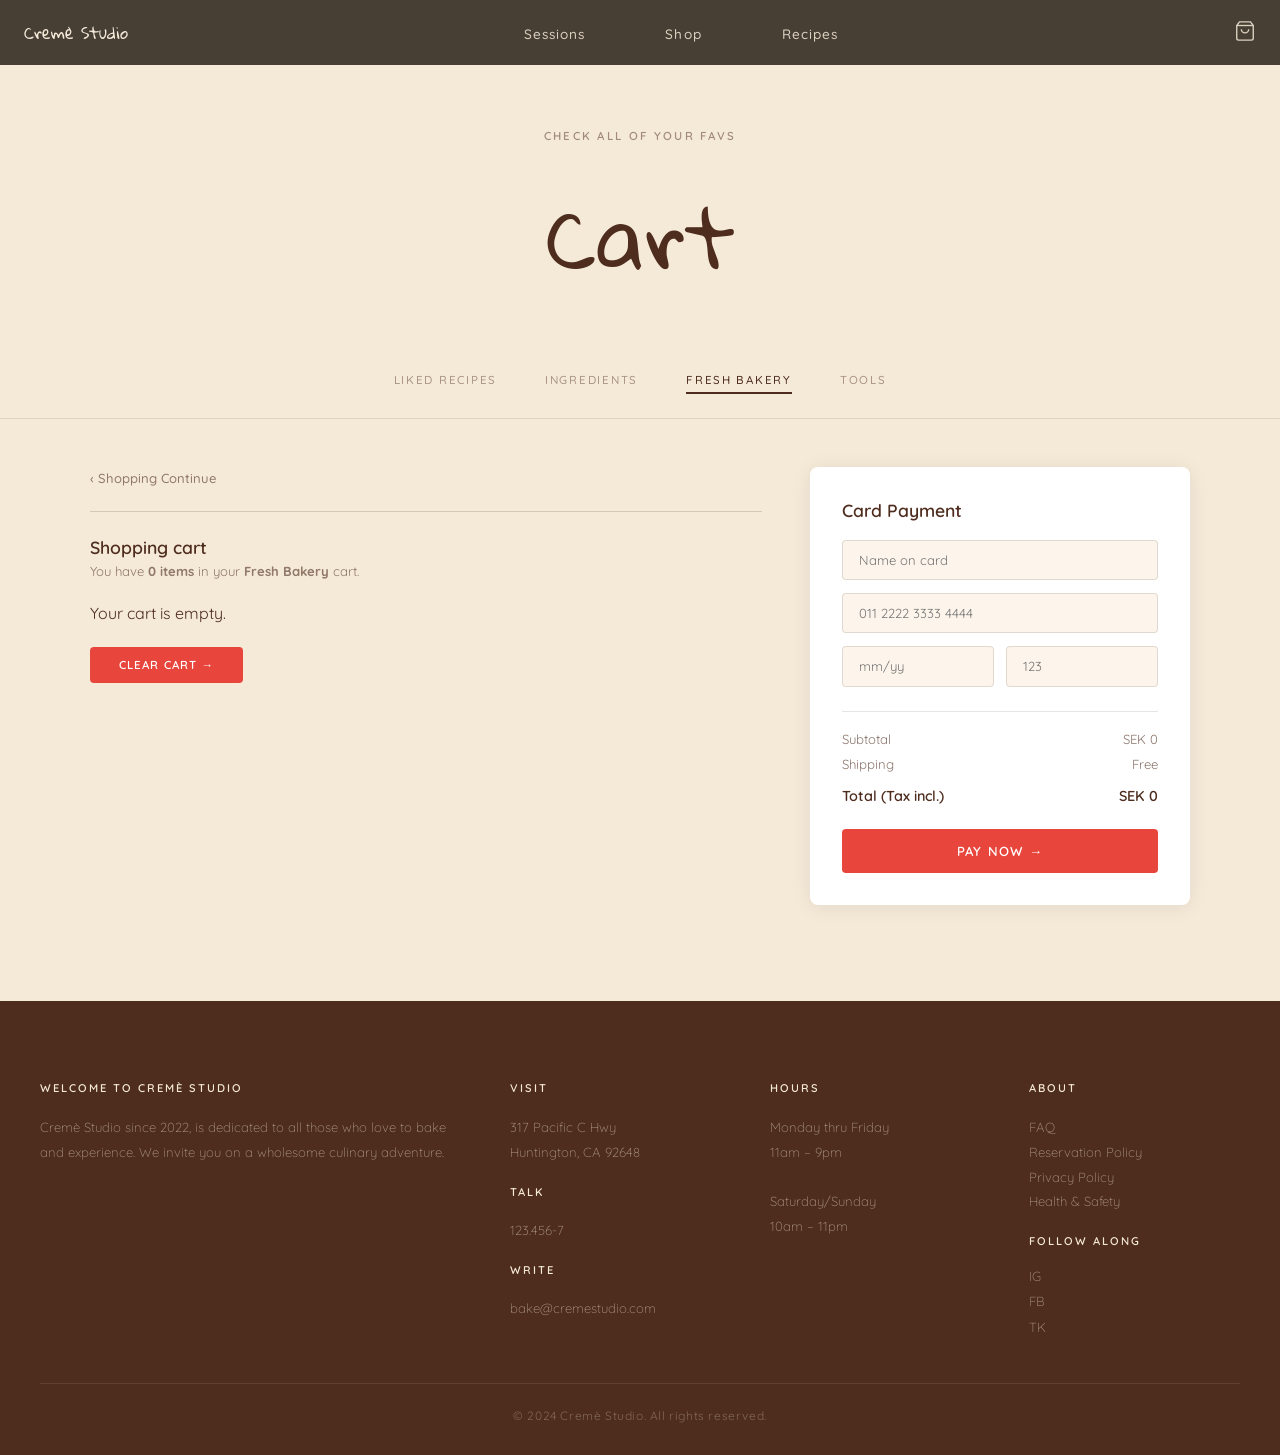
==== commit 69cd5dac: "Change 'Card Details' to 'Card Payment' and remove types Updated card details section to reflect car" ====
--- a/cart.html
+++ b/cart.html
@@ -88,15 +88,7 @@
 
         <div class="card-details">
 
-          <h3 class="card-details__title">Card Details</h3>
-
-          <p class="card-details__label">Card type</p>
-
-          <div class="card-details__types">
-            <img src="images/mastercard.png" alt="Mastercard" />
-            <img src="images/visa.png" alt="Visa" />
-            <img src="images/rupay.png" alt="RuPay" />
-          </div>
+          <h3 class="card-details__title">Card Payment</h3>
 
           <div class="card-details__form">
 
